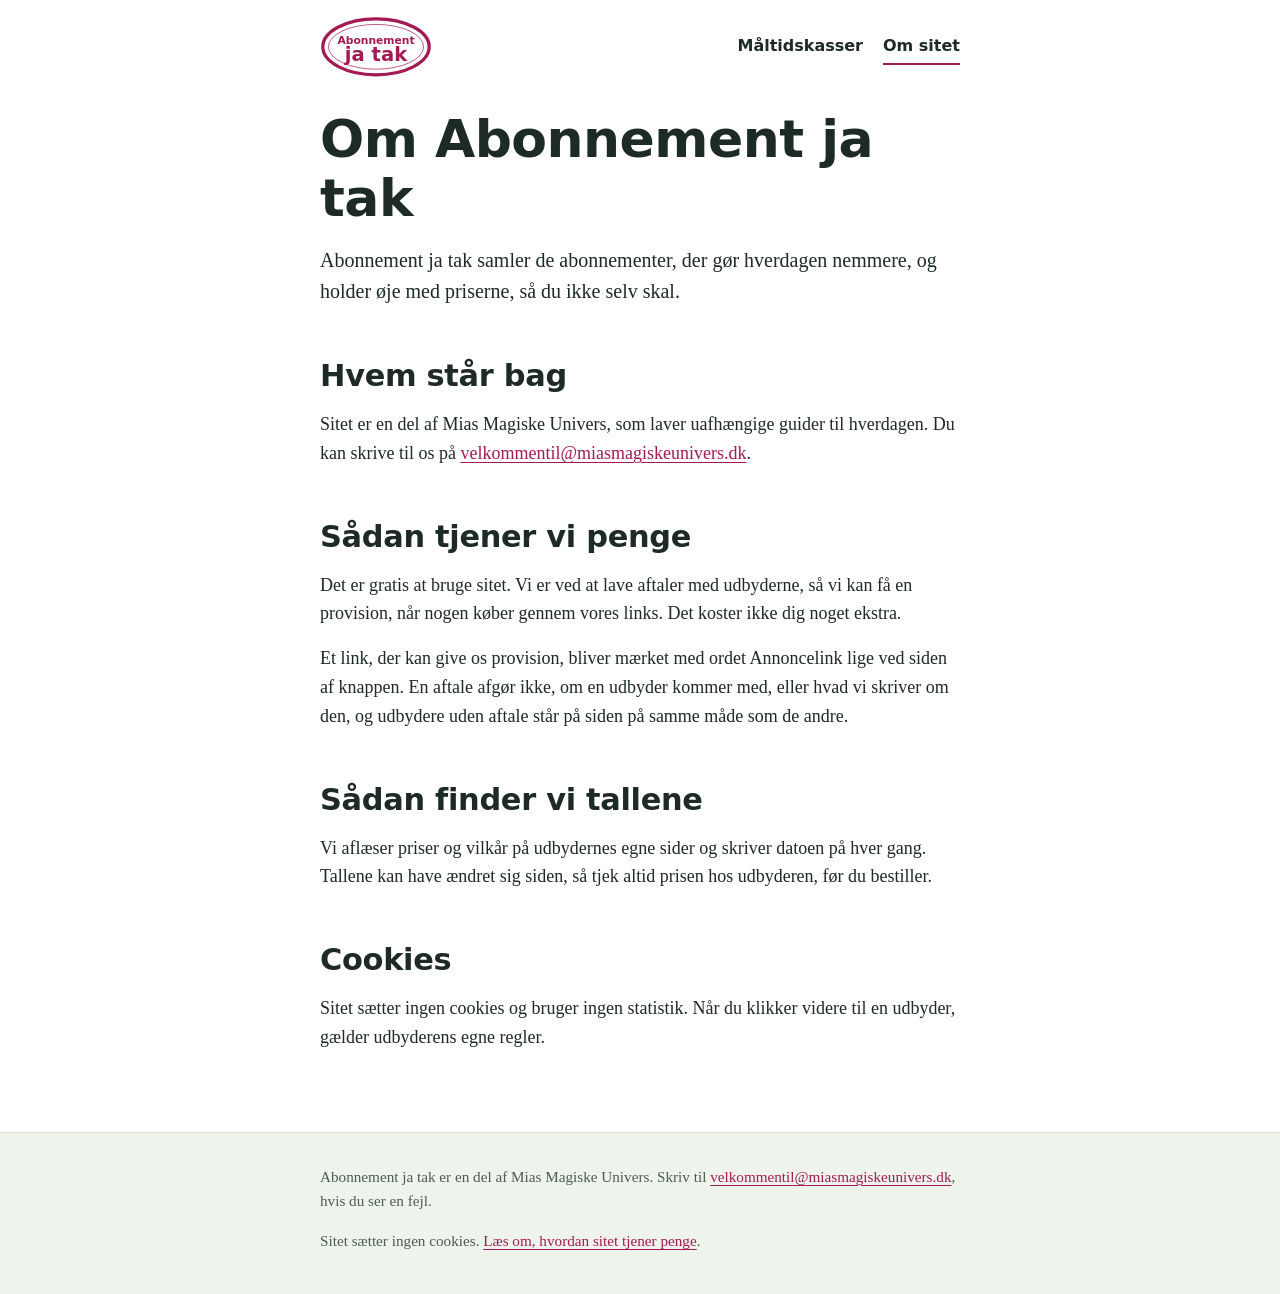
==== docs/om/index.html @ 9aeb4206 "Første udgave af Abonnement ja tak Statisk site bygget af build.py ud fra data/vegetariske-maaltidsk" ====
<!doctype html>
<html lang="da">
<head>
<meta charset="utf-8">
<meta name="viewport" content="width=device-width, initial-scale=1">
<title>Om sitet | Abonnement ja tak</title>
<meta name="description" content="Hvem står bag Abonnement ja tak, hvordan vi finder priserne, og hvordan sitet tjener penge.">
<link rel="canonical" href="https://abonnementjatak.dk/om/">
<meta property="og:type" content="website">
<meta property="og:locale" content="da_DK">
<meta property="og:site_name" content="Abonnement ja tak">
<meta property="og:title" content="Om sitet | Abonnement ja tak">
<meta property="og:description" content="Hvem står bag Abonnement ja tak, hvordan vi finder priserne, og hvordan sitet tjener penge.">
<meta property="og:url" content="https://abonnementjatak.dk/om/">
<meta name="theme-color" content="#a31a55">
<link rel="icon" href="../favicon.svg" type="image/svg+xml">
<link rel="stylesheet" href="../styles.css">
</head>
<body>
<a class="spring" href="#indhold">Gå til indholdet</a>
<header class="top">
<a class="maerke" href="../" aria-label="Abonnement ja tak, forsiden"><svg class="sticker" viewBox="0 0 240 132" role="img" aria-label="Abonnement ja tak">
<ellipse cx="120" cy="66" rx="114" ry="60" fill="#fff" stroke="currentColor" stroke-width="7"/>
<ellipse cx="120" cy="66" rx="102" ry="48" fill="none" stroke="currentColor" stroke-width="1.5"/>
<text x="120" y="60" text-anchor="middle" font-size="23" font-weight="700" fill="currentColor">Abonnement</text>
<text x="120" y="96" text-anchor="middle" font-size="42" font-weight="800" fill="currentColor">ja tak</text>
</svg></a>
<nav aria-label="Hovedmenu"><a href="../vegetariske-maaltidskasser/">Måltidskasser</a><a href="../om/" aria-current="page">Om sitet</a></nav>
</header>
<main id="indhold">
<h1>Om Abonnement ja tak</h1>
<p class="lead">Abonnement ja tak samler de abonnementer, der gør hverdagen nemmere, og holder øje med priserne, så du ikke selv skal.</p>

<h2>Hvem står bag</h2>
<p>Sitet er en del af Mias Magiske Univers, som laver uafhængige guider til hverdagen. Du kan skrive til os på <a href="mailto:velkommentil@miasmagiskeunivers.dk">velkommentil@miasmagiskeunivers.dk</a>.</p>

<h2>Sådan tjener vi penge</h2>
<p>Det er gratis at bruge sitet. Vi er ved at lave aftaler med udbyderne, så vi kan få en provision, når nogen køber gennem vores links. Det koster ikke dig noget ekstra.</p>
<p>Et link, der kan give os provision, bliver mærket med ordet Annoncelink lige ved siden af knappen. En aftale afgør ikke, om en udbyder kommer med, eller hvad vi skriver om den, og udbydere uden aftale står på siden på samme måde som de andre.</p>

<h2>Sådan finder vi tallene</h2>
<p>Vi aflæser priser og vilkår på udbydernes egne sider og skriver datoen på hver gang. Tallene kan have ændret sig siden, så tjek altid prisen hos udbyderen, før du bestiller.</p>

<h2>Cookies</h2>
<p>Sitet sætter ingen cookies og bruger ingen statistik. Når du klikker videre til en udbyder, gælder udbyderens egne regler.</p>
</main>
<footer class="bund">
<div class="bund-indre">
<p>Abonnement ja tak er en del af Mias Magiske Univers. Skriv til <a href="mailto:velkommentil@miasmagiskeunivers.dk">velkommentil@miasmagiskeunivers.dk</a>, hvis du ser en fejl.</p>
<p>Sitet sætter ingen cookies. <a href="../om/">Læs om, hvordan sitet tjener penge</a>.</p>
</div>
</footer>
</body>
</html>
---- docs/styles.css ----
/* Abonnement ja tak
   Farver: papir, blæk, rødbede, kål og linje. Rødbede bruges kun til mærket, links og knapper.
   Skrift: rund sans til overskrifter og mærket, bogserif til brødtekst. Ingen webfonte, så ingen kald til tredjepart. */

:root {
  --papir: #ffffff;
  --kaal: #eef3ec;
  --linje: #d3ddd4;
  --blaek: #1e2a26;
  --blaek-svag: #4b5b55;
  --roedbede: #a31a55;
  --roedbede-moerk: #7d1240;
  --paa-roedbede: #ffffff;
  --skrift-rund: ui-rounded, "SF Pro Rounded", "Arial Rounded MT Bold", "Nunito", "Varela Round", system-ui, sans-serif;
  --skrift-tekst: Charter, "Bitstream Charter", "Iowan Old Style", "Sitka Text", Cambria, Georgia, serif;
  --tekstbredde: 42rem;
  --maerkefarve: #a31a55;
}

@media (prefers-color-scheme: dark) {
  :root {
    --papir: #121815;
    --kaal: #1a231f;
    --linje: #2f3b36;
    --blaek: #e6ede8;
    --blaek-svag: #a9b7b1;
    --roedbede: #f27aa9;
    --roedbede-moerk: #ff9cc1;
    --paa-roedbede: #121815;
  }
}

*,
*::before,
*::after {
  box-sizing: border-box;
}

html {
  -webkit-text-size-adjust: 100%;
}

body {
  margin: 0;
  background: var(--papir);
  color: var(--blaek);
  font-family: var(--skrift-tekst);
  font-size: 1.125rem;
  line-height: 1.6;
}

svg {
  display: block;
  max-width: 100%;
}

a {
  color: var(--roedbede);
  text-decoration-thickness: 1px;
  text-underline-offset: 0.18em;
}

a:hover {
  color: var(--roedbede-moerk);
  text-decoration-thickness: 2px;
}

:focus-visible {
  outline: 3px solid var(--roedbede);
  outline-offset: 3px;
  border-radius: 4px;
}

.spring {
  position: absolute;
  left: -9999px;
}

.spring:focus {
  left: 1rem;
  top: 1rem;
  z-index: 10;
  padding: 0.5rem 1rem;
  background: var(--papir);
}

h1,
h2,
h3 {
  font-family: var(--skrift-rund);
  line-height: 1.15;
  letter-spacing: -0.01em;
  color: var(--blaek);
}

h1 {
  margin: 0 0 1rem;
  font-size: clamp(2.1rem, 7vw, 3.25rem);
  font-weight: 800;
}

h2 {
  margin: 3.25rem 0 1rem;
  font-size: clamp(1.45rem, 4vw, 1.9rem);
  font-weight: 800;
}

h3 {
  margin: 0 0 0.25rem;
  font-size: 1.3rem;
  font-weight: 700;
}

p {
  margin: 0 0 1rem;
}

.lead {
  font-size: 1.25rem;
  line-height: 1.55;
}

/* Top og bund */

.top {
  display: flex;
  flex-wrap: wrap;
  align-items: center;
  gap: 0.75rem 1.5rem;
  max-width: var(--tekstbredde);
  margin: 0 auto;
  padding: 1rem;
}

.maerke {
  display: block;
  width: 7rem;
  color: var(--maerkefarve);
}

.top nav {
  display: flex;
  flex-wrap: wrap;
  gap: 0.25rem 1.25rem;
  margin-left: auto;
  font-family: var(--skrift-rund);
  font-size: 1rem;
  font-weight: 600;
}

.top nav a {
  padding: 0.25rem 0;
  border-bottom: 2px solid transparent;
  color: var(--blaek);
  text-decoration: none;
}

.top nav a:hover,
.top nav a[aria-current="page"] {
  border-bottom-color: var(--roedbede);
  color: var(--blaek);
}

main {
  max-width: var(--tekstbredde);
  margin: 0 auto;
  padding: 1rem 1rem 4rem;
}

.bund {
  border-top: 1px solid var(--linje);
  background: var(--kaal);
}

.bund-indre {
  max-width: var(--tekstbredde);
  margin: 0 auto;
  padding: 2rem 1rem 2.5rem;
  color: var(--blaek-svag);
  font-size: 0.95rem;
}

.bund-indre p:last-child {
  margin-bottom: 0;
}

/* Mærket: klistermærket fra postkassen, bare med et ja */

.sticker {
  width: 100%;
  height: auto;
}

.sticker text {
  font-family: var(--skrift-rund);
}

.forside-maerke {
  width: min(21rem, 78vw);
  margin: 1rem 0 2.25rem -0.25rem;
  color: var(--maerkefarve);
  transform: rotate(-4deg);
  filter: drop-shadow(0 2px 0 rgba(30, 42, 38, 0.12));
  animation: klistres 0.5s cubic-bezier(0.2, 0.9, 0.3, 1.25) both;
}

@keyframes klistres {
  from {
    opacity: 0;
    transform: rotate(-13deg) scale(1.1);
  }
  to {
    opacity: 1;
    transform: rotate(-4deg) scale(1);
  }
}

/* Knapper */

.knap {
  display: inline-block;
  padding: 0.8rem 1.3rem;
  border-radius: 999px;
  background: var(--roedbede);
  color: var(--paa-roedbede);
  font-family: var(--skrift-rund);
  font-size: 1.05rem;
  font-weight: 700;
  line-height: 1.2;
  text-decoration: none;
}

.knap:hover {
  background: var(--roedbede-moerk);
  color: var(--paa-roedbede);
}

.annonce {
  margin-left: 0.6rem;
  color: var(--blaek-svag);
  font-family: var(--skrift-rund);
  font-size: 0.85rem;
  font-weight: 600;
}

/* Forsiden */

.kort {
  display: block;
  padding: 1.25rem 1.4rem;
  border-radius: 1.25rem;
  background: var(--kaal);
  color: var(--blaek);
  text-decoration: none;
}

.kort:hover {
  color: var(--blaek);
  outline: 2px solid var(--roedbede);
}

.kort-titel {
  display: block;
  margin-bottom: 0.25rem;
  color: var(--roedbede);
  font-family: var(--skrift-rund);
  font-size: 1.35rem;
  font-weight: 800;
}

.kort-tekst {
  display: block;
  font-size: 1rem;
}

.snart {
  margin-top: 1rem;
  color: var(--blaek-svag);
  font-size: 1rem;
}

.principper h3 {
  margin-top: 1.75rem;
}

/* Kategorisiden */

.overblik {
  width: 100%;
  border-collapse: collapse;
  font-size: 1rem;
}

.overblik caption {
  margin-bottom: 0.5rem;
  color: var(--blaek-svag);
  font-size: 0.95rem;
  text-align: left;
}

.overblik th,
.overblik td {
  padding: 0.65rem 0.75rem 0.65rem 0;
  border-bottom: 1px solid var(--linje);
  text-align: left;
  vertical-align: top;
}

.overblik thead th {
  border-bottom: 2px solid var(--blaek);
  font-family: var(--skrift-rund);
  font-size: 0.95rem;
  font-weight: 700;
}

.overblik tbody th {
  font-family: var(--skrift-rund);
  font-weight: 700;
}

.udbyder {
  padding: 1.75rem 0 1.25rem;
  border-top: 1px solid var(--linje);
  scroll-margin-top: 1rem;
}

.loesning {
  margin-bottom: 0.75rem;
  color: var(--roedbede);
  font-family: var(--skrift-rund);
  font-weight: 700;
}

.fakta {
  display: grid;
  grid-template-columns: 1fr;
  gap: 0.75rem 1.75rem;
  margin: 1.25rem 0 1.5rem;
}

@media (min-width: 40rem) {
  .fakta {
    grid-template-columns: 1fr 1fr;
  }
}

.fakta dt {
  color: var(--blaek-svag);
  font-family: var(--skrift-rund);
  font-size: 0.9rem;
  font-weight: 700;
}

.fakta dd {
  margin: 0;
  font-size: 1rem;
  line-height: 1.5;
}

.fakta .note {
  display: block;
  color: var(--blaek-svag);
  font-size: 0.95rem;
}

.ikke-med {
  padding-left: 1.2rem;
}

.ikke-med li {
  margin-bottom: 0.5rem;
}

.log {
  padding: 0;
  list-style: none;
}

.log li {
  margin-bottom: 0.5rem;
}

.log time {
  font-family: var(--skrift-rund);
  font-weight: 700;
}

@media (max-width: 30rem) {
  .maerke {
    width: 5.75rem;
  }

  .top nav {
    font-size: 0.95rem;
  }
}

@media (prefers-reduced-motion: reduce) {
  *,
  *::before,
  *::after {
    animation: none !important;
    transition: none !important;
  }
}
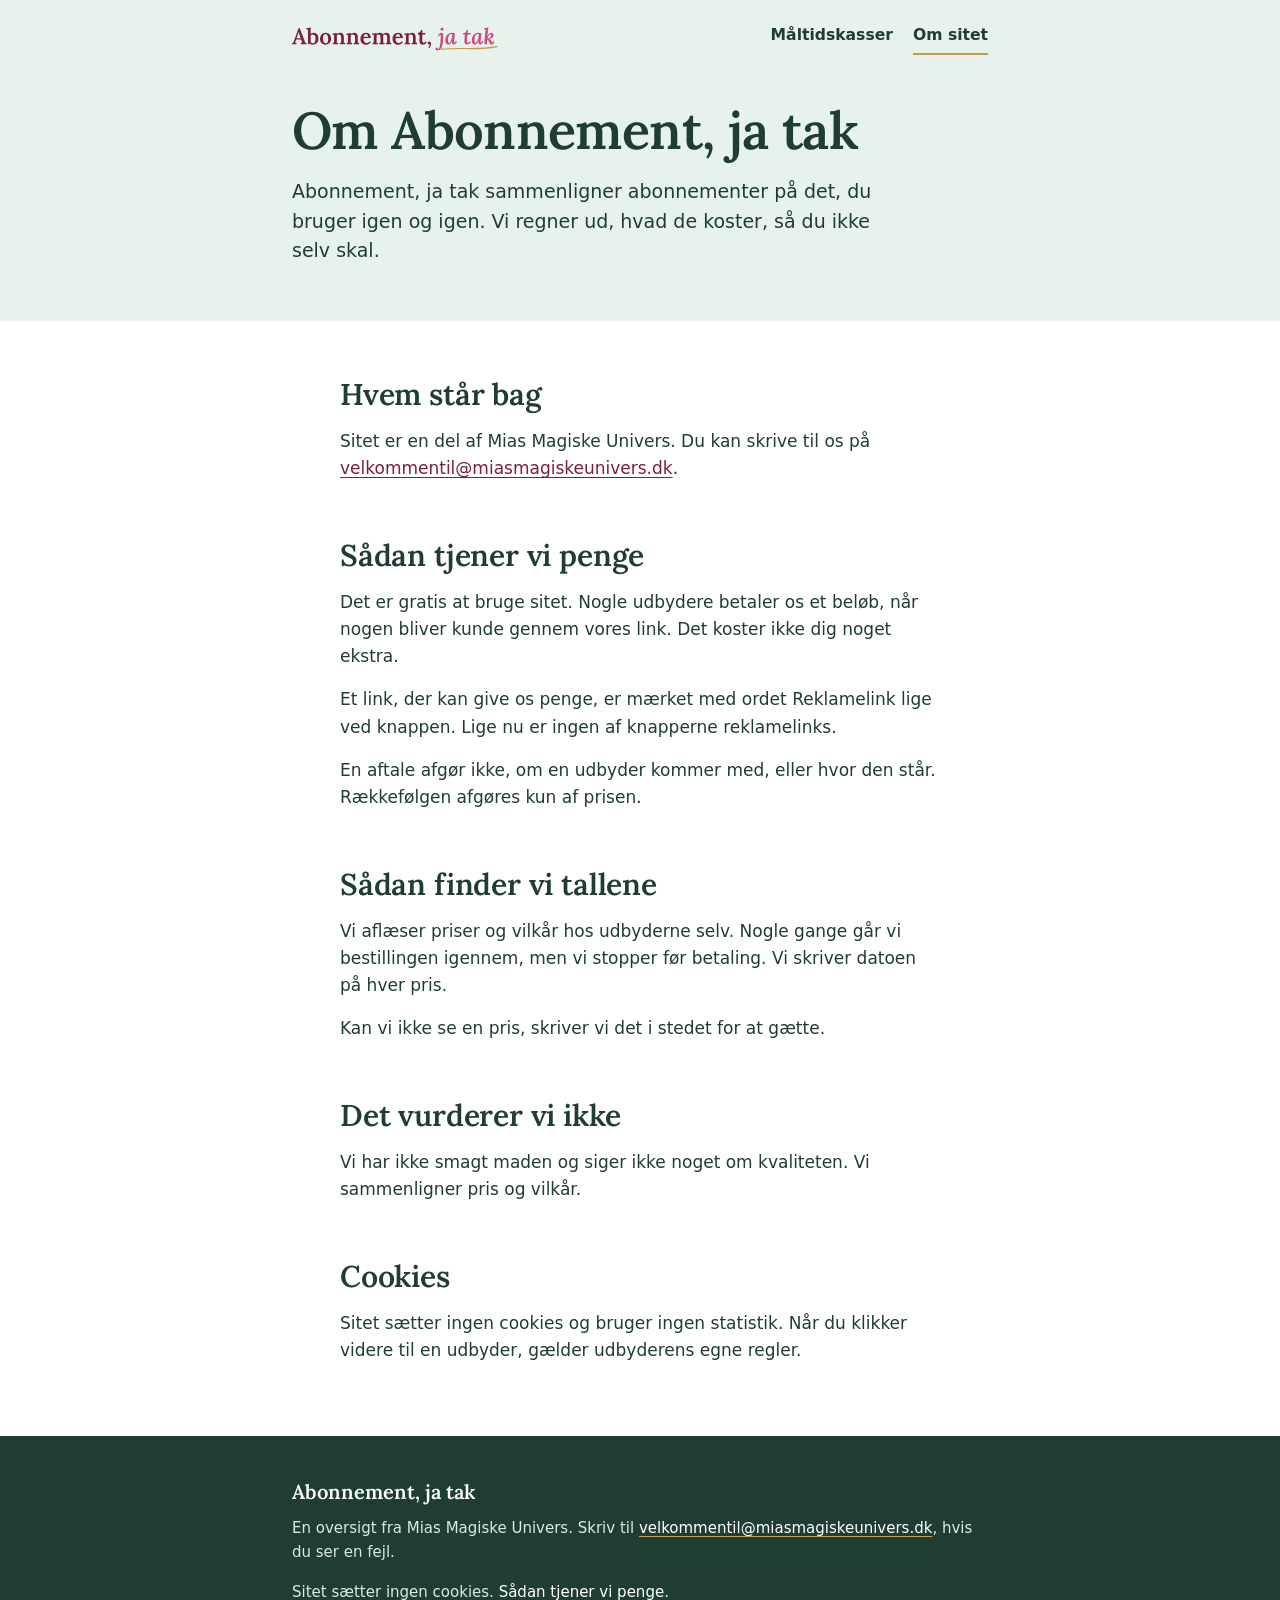
==== commit da1d08b0: "Ny udgave med prisberegning, navnetræk og nye farver Siderne bygges nu af data/maaltidskasser.json, " ====
--- a/docs/om/index.html
+++ b/docs/om/index.html
@@ -3,51 +3,57 @@
 <head>
 <meta charset="utf-8">
 <meta name="viewport" content="width=device-width, initial-scale=1">
-<title>Om sitet | Abonnement ja tak</title>
-<meta name="description" content="Hvem står bag Abonnement ja tak, hvordan vi finder priserne, og hvordan sitet tjener penge.">
+<meta name="color-scheme" content="light">
+<title>Om sitet | Abonnement, ja tak</title>
+<meta name="description" content="Hvem står bag Abonnement, ja tak, hvordan vi finder priserne, og hvordan sitet tjener penge.">
 <link rel="canonical" href="https://abonnementjatak.dk/om/">
+<meta property="og:url" content="https://abonnementjatak.dk/om/">
 <meta property="og:type" content="website">
 <meta property="og:locale" content="da_DK">
-<meta property="og:site_name" content="Abonnement ja tak">
-<meta property="og:title" content="Om sitet | Abonnement ja tak">
-<meta property="og:description" content="Hvem står bag Abonnement ja tak, hvordan vi finder priserne, og hvordan sitet tjener penge.">
-<meta property="og:url" content="https://abonnementjatak.dk/om/">
-<meta name="theme-color" content="#a31a55">
+<meta property="og:site_name" content="Abonnement, ja tak">
+<meta property="og:title" content="Om sitet | Abonnement, ja tak">
+<meta property="og:description" content="Hvem står bag Abonnement, ja tak, hvordan vi finder priserne, og hvordan sitet tjener penge.">
+<meta name="theme-color" content="#e6f2eb">
 <link rel="icon" href="../favicon.svg" type="image/svg+xml">
+<link rel="preload" href="../fonts/ajt-serif.woff" as="font" type="font/woff" crossorigin>
 <link rel="stylesheet" href="../styles.css">
 </head>
 <body>
 <a class="spring" href="#indhold">Gå til indholdet</a>
-<header class="top">
-<a class="maerke" href="../" aria-label="Abonnement ja tak, forsiden"><svg class="sticker" viewBox="0 0 240 132" role="img" aria-label="Abonnement ja tak">
-<ellipse cx="120" cy="66" rx="114" ry="60" fill="#fff" stroke="currentColor" stroke-width="7"/>
-<ellipse cx="120" cy="66" rx="102" ry="48" fill="none" stroke="currentColor" stroke-width="1.5"/>
-<text x="120" y="60" text-anchor="middle" font-size="23" font-weight="700" fill="currentColor">Abonnement</text>
-<text x="120" y="96" text-anchor="middle" font-size="42" font-weight="800" fill="currentColor">ja tak</text>
-</svg></a>
+<header class="top-baand">
+<div class="ramme top">
+<a class="maerke" href="../"><img src="../logo.svg" width="564" height="83" alt="Abonnement, ja tak, forsiden"></a>
 <nav aria-label="Hovedmenu"><a href="../vegetariske-maaltidskasser/">Måltidskasser</a><a href="../om/" aria-current="page">Om sitet</a></nav>
+</div>
 </header>
 <main id="indhold">
-<h1>Om Abonnement ja tak</h1>
-<p class="lead">Abonnement ja tak samler de abonnementer, der gør hverdagen nemmere, og holder øje med priserne, så du ikke selv skal.</p>
-
-<h2>Hvem står bag</h2>
-<p>Sitet er en del af Mias Magiske Univers, som laver uafhængige guider til hverdagen. Du kan skrive til os på <a href="mailto:velkommentil@miasmagiskeunivers.dk">velkommentil@miasmagiskeunivers.dk</a>.</p>
-
-<h2>Sådan tjener vi penge</h2>
-<p>Det er gratis at bruge sitet. Vi er ved at lave aftaler med udbyderne, så vi kan få en provision, når nogen køber gennem vores links. Det koster ikke dig noget ekstra.</p>
-<p>Et link, der kan give os provision, bliver mærket med ordet Annoncelink lige ved siden af knappen. En aftale afgør ikke, om en udbyder kommer med, eller hvad vi skriver om den, og udbydere uden aftale står på siden på samme måde som de andre.</p>
-
-<h2>Sådan finder vi tallene</h2>
-<p>Vi aflæser priser og vilkår på udbydernes egne sider og skriver datoen på hver gang. Tallene kan have ændret sig siden, så tjek altid prisen hos udbyderen, før du bestiller.</p>
-
-<h2>Cookies</h2>
+<section class="intro">
+<div class="ramme">
+<h1>Om Abonnement, ja tak</h1>
+<p class="lead">Abonnement, ja tak sammenligner abonnementer på det, du bruger igen og igen. Vi regner ud, hvad de koster, så du ikke selv skal.</p>
+</div>
+</section>
+<div class="ramme tekst">
+<h2 id="hvem">Hvem står bag</h2>
+<p>Sitet er en del af Mias Magiske Univers. Du kan skrive til os på <a href="mailto:velkommentil@miasmagiskeunivers.dk">velkommentil@miasmagiskeunivers.dk</a>.</p>
+<h2 id="penge">Sådan tjener vi penge</h2>
+<p>Det er gratis at bruge sitet. Nogle udbydere betaler os et beløb, når nogen bliver kunde gennem vores link. Det koster ikke dig noget ekstra.</p>
+<p>Et link, der kan give os penge, er mærket med ordet Reklamelink lige ved knappen. Lige nu er ingen af knapperne reklamelinks.</p>
+<p>En aftale afgør ikke, om en udbyder kommer med, eller hvor den står. Rækkefølgen afgøres kun af prisen.</p>
+<h2 id="tal">Sådan finder vi tallene</h2>
+<p>Vi aflæser priser og vilkår hos udbyderne selv. Nogle gange går vi bestillingen igennem, men vi stopper før betaling. Vi skriver datoen på hver pris.</p>
+<p>Kan vi ikke se en pris, skriver vi det i stedet for at gætte.</p>
+<h2 id="vurdering">Det vurderer vi ikke</h2>
+<p>Vi har ikke smagt maden og siger ikke noget om kvaliteten. Vi sammenligner pris og vilkår.</p>
+<h2 id="cookies">Cookies</h2>
 <p>Sitet sætter ingen cookies og bruger ingen statistik. Når du klikker videre til en udbyder, gælder udbyderens egne regler.</p>
+</div>
 </main>
 <footer class="bund">
-<div class="bund-indre">
-<p>Abonnement ja tak er en del af Mias Magiske Univers. Skriv til <a href="mailto:velkommentil@miasmagiskeunivers.dk">velkommentil@miasmagiskeunivers.dk</a>, hvis du ser en fejl.</p>
-<p>Sitet sætter ingen cookies. <a href="../om/">Læs om, hvordan sitet tjener penge</a>.</p>
+<div class="ramme">
+<p class="bund-navn">Abonnement, ja tak</p>
+<p>En oversigt fra Mias Magiske Univers. Skriv til <a href="mailto:velkommentil@miasmagiskeunivers.dk">velkommentil@miasmagiskeunivers.dk</a>, hvis du ser en fejl.</p>
+<p>Sitet sætter ingen cookies. <a href="../om/#penge">Sådan tjener vi penge</a>.</p>
 </div>
 </footer>
 </body>
--- a/docs/styles.css
+++ b/docs/styles.css
@@ -1,33 +1,35 @@
-/* Abonnement ja tak
-   Farver: papir, blæk, rødbede, kål og linje. Rødbede bruges kun til mærket, links og knapper.
-   Skrift: rund sans til overskrifter og mærket, bogserif til brødtekst. Ingen webfonte, så ingen kald til tredjepart. */
+/* Abonnement, ja tak
+
+   Farver: hvidt papir, mint og rosa flader, bordeaux til knapper og links,
+   dyb grøn til tekst og bund, guld til de små detaljer.
+   Skrift: AJT Serif (et udsnit af Lora, se fonts/OFL.txt) til overskrifter og priser,
+   systemets egen sans til brødtekst og knapper.
+   Sitet er altid lyst, også når telefonen står i mørk tilstand. */
+
+@font-face {
+  font-family: "AJT Serif";
+  src: url("fonts/ajt-serif.woff") format("woff");
+  font-weight: 500 700;
+  font-style: normal;
+  font-display: swap;
+}
 
 :root {
-  --papir: #ffffff;
-  --kaal: #eef3ec;
-  --linje: #d3ddd4;
-  --blaek: #1e2a26;
-  --blaek-svag: #4b5b55;
-  --roedbede: #a31a55;
-  --roedbede-moerk: #7d1240;
-  --paa-roedbede: #ffffff;
-  --skrift-rund: ui-rounded, "SF Pro Rounded", "Arial Rounded MT Bold", "Nunito", "Varela Round", system-ui, sans-serif;
-  --skrift-tekst: Charter, "Bitstream Charter", "Iowan Old Style", "Sitka Text", Cambria, Georgia, serif;
-  --tekstbredde: 42rem;
-  --maerkefarve: #a31a55;
-}
-
-@media (prefers-color-scheme: dark) {
-  :root {
-    --papir: #121815;
-    --kaal: #1a231f;
-    --linje: #2f3b36;
-    --blaek: #e6ede8;
-    --blaek-svag: #a9b7b1;
-    --roedbede: #f27aa9;
-    --roedbede-moerk: #ff9cc1;
-    --paa-roedbede: #121815;
-  }
+  color-scheme: light;
+  --hvid: #ffffff;
+  --mint: #e6f2eb;
+  --mint-linje: #c4dccf;
+  --rosa-flade: #fce8ee;
+  --rosa-linje: #f0c3d1;
+  --bordeaux: #7a1f3d;
+  --bordeaux-moerk: #5c142c;
+  --groen: #1f3d33;
+  --groen-svag: #4d6a5f;
+  --guld: #c49a45;
+  --paa-groen: #dcebe2;
+  --serif: "AJT Serif", Georgia, "Times New Roman", serif;
+  --sans: system-ui, -apple-system, "Segoe UI", Roboto, "Helvetica Neue", Arial, sans-serif;
+  --ramme: 46rem;
 }
 
 *,
@@ -38,35 +40,37 @@
 
 html {
   -webkit-text-size-adjust: 100%;
+  background: var(--hvid);
 }
 
 body {
   margin: 0;
-  background: var(--papir);
-  color: var(--blaek);
-  font-family: var(--skrift-tekst);
-  font-size: 1.125rem;
+  background: var(--hvid);
+  color: var(--groen);
+  font-family: var(--sans);
+  font-size: 1.0625rem;
   line-height: 1.6;
 }
 
-svg {
+img {
   display: block;
   max-width: 100%;
+  height: auto;
 }
 
 a {
-  color: var(--roedbede);
+  color: var(--bordeaux);
   text-decoration-thickness: 1px;
-  text-underline-offset: 0.18em;
+  text-underline-offset: 0.2em;
 }
 
 a:hover {
-  color: var(--roedbede-moerk);
+  color: var(--bordeaux-moerk);
   text-decoration-thickness: 2px;
 }
 
 :focus-visible {
-  outline: 3px solid var(--roedbede);
+  outline: 3px solid var(--bordeaux);
   outline-offset: 3px;
   border-radius: 4px;
 }
@@ -81,34 +85,41 @@
   top: 1rem;
   z-index: 10;
   padding: 0.5rem 1rem;
-  background: var(--papir);
+  background: var(--hvid);
+}
+
+.ramme {
+  max-width: var(--ramme);
+  margin: 0 auto;
+  padding-left: 1.25rem;
+  padding-right: 1.25rem;
 }
 
 h1,
 h2,
 h3 {
-  font-family: var(--skrift-rund);
+  font-family: var(--serif);
+  font-weight: 600;
   line-height: 1.15;
-  letter-spacing: -0.01em;
-  color: var(--blaek);
+  color: var(--groen);
+  text-wrap: balance;
 }
 
 h1 {
   margin: 0 0 1rem;
-  font-size: clamp(2.1rem, 7vw, 3.25rem);
-  font-weight: 800;
+  font-size: clamp(2.125rem, 1.45rem + 3vw, 3.25rem);
+  letter-spacing: -0.012em;
 }
 
 h2 {
-  margin: 3.25rem 0 1rem;
-  font-size: clamp(1.45rem, 4vw, 1.9rem);
-  font-weight: 800;
+  margin: 3.5rem 0 1rem;
+  font-size: clamp(1.5rem, 1.3rem + 0.9vw, 1.875rem);
+  letter-spacing: -0.006em;
 }
 
 h3 {
-  margin: 0 0 0.25rem;
-  font-size: 1.3rem;
-  font-weight: 700;
+  margin: 0;
+  font-size: 1.375rem;
 }
 
 p {
@@ -116,251 +127,406 @@
 }
 
 .lead {
-  font-size: 1.25rem;
+  max-width: 38rem;
+  font-size: 1.1875rem;
   line-height: 1.55;
 }
 
-/* Top og bund */
+.tekst {
+  max-width: 40rem;
+}
+
+/* Toppen og introen ligger på mint */
+
+.top-baand {
+  background: var(--mint);
+}
 
 .top {
   display: flex;
   flex-wrap: wrap;
   align-items: center;
-  gap: 0.75rem 1.5rem;
-  max-width: var(--tekstbredde);
-  margin: 0 auto;
-  padding: 1rem;
+  justify-content: space-between;
+  gap: 0.75rem 1.25rem;
+  padding-top: 1.15rem;
+  padding-bottom: 1.15rem;
 }
 
 .maerke {
   display: block;
-  width: 7rem;
-  color: var(--maerkefarve);
+  flex: none;
+}
+
+.maerke img {
+  width: 13rem;
 }
 
 .top nav {
   display: flex;
-  flex-wrap: wrap;
-  gap: 0.25rem 1.25rem;
-  margin-left: auto;
-  font-family: var(--skrift-rund);
-  font-size: 1rem;
+  gap: 0 1.25rem;
+  font-size: 0.975rem;
   font-weight: 600;
 }
 
 .top nav a {
-  padding: 0.25rem 0;
+  padding: 0.3rem 0;
   border-bottom: 2px solid transparent;
-  color: var(--blaek);
+  color: var(--groen);
   text-decoration: none;
 }
 
-.top nav a:hover,
+.top nav a:hover {
+  border-bottom-color: var(--mint-linje);
+  color: var(--groen);
+}
+
 .top nav a[aria-current="page"] {
-  border-bottom-color: var(--roedbede);
-  color: var(--blaek);
-}
-
-main {
-  max-width: var(--tekstbredde);
-  margin: 0 auto;
-  padding: 1rem 1rem 4rem;
-}
-
-.bund {
-  border-top: 1px solid var(--linje);
-  background: var(--kaal);
-}
-
-.bund-indre {
-  max-width: var(--tekstbredde);
-  margin: 0 auto;
-  padding: 2rem 1rem 2.5rem;
-  color: var(--blaek-svag);
-  font-size: 0.95rem;
-}
-
-.bund-indre p:last-child {
-  margin-bottom: 0;
-}
-
-/* Mærket: klistermærket fra postkassen, bare med et ja */
-
-.sticker {
-  width: 100%;
-  height: auto;
-}
-
-.sticker text {
-  font-family: var(--skrift-rund);
-}
-
-.forside-maerke {
-  width: min(21rem, 78vw);
-  margin: 1rem 0 2.25rem -0.25rem;
-  color: var(--maerkefarve);
-  transform: rotate(-4deg);
-  filter: drop-shadow(0 2px 0 rgba(30, 42, 38, 0.12));
-  animation: klistres 0.5s cubic-bezier(0.2, 0.9, 0.3, 1.25) both;
-}
-
-@keyframes klistres {
-  from {
-    opacity: 0;
-    transform: rotate(-13deg) scale(1.1);
-  }
-  to {
-    opacity: 1;
-    transform: rotate(-4deg) scale(1);
-  }
+  border-bottom-color: var(--guld);
+}
+
+.intro {
+  background: var(--mint);
+}
+
+.intro > .ramme {
+  padding-top: 1.75rem;
+  padding-bottom: 2.5rem;
+}
+
+.dato {
+  margin: 0;
+  color: var(--groen-svag);
+  font-size: 0.9375rem;
 }
 
 /* Knapper */
 
 .knap {
   display: inline-block;
-  padding: 0.8rem 1.3rem;
+  padding: 0.8rem 1.35rem;
   border-radius: 999px;
-  background: var(--roedbede);
-  color: var(--paa-roedbede);
-  font-family: var(--skrift-rund);
-  font-size: 1.05rem;
-  font-weight: 700;
+  background: var(--bordeaux);
+  color: var(--hvid);
+  font-family: var(--sans);
+  font-size: 1rem;
+  font-weight: 600;
   line-height: 1.2;
   text-decoration: none;
 }
 
 .knap:hover {
-  background: var(--roedbede-moerk);
-  color: var(--paa-roedbede);
-}
-
-.annonce {
-  margin-left: 0.6rem;
-  color: var(--blaek-svag);
-  font-family: var(--skrift-rund);
-  font-size: 0.85rem;
-  font-weight: 600;
-}
-
-/* Forsiden */
-
-.kort {
+  background: var(--bordeaux-moerk);
+  color: var(--hvid);
+}
+
+.videre {
+  display: flex;
+  flex-wrap: wrap;
+  align-items: center;
+  gap: 0.5rem 0.9rem;
+  margin: 1.25rem 0 0.6rem;
+}
+
+.reklame {
+  padding: 0.15rem 0.6rem;
+  border: 1px solid var(--mint-linje);
+  border-radius: 999px;
+  color: var(--groen-svag);
+  font-size: 0.8125rem;
+  font-weight: 600;
+}
+
+.kontrol {
+  margin: 0;
+  color: var(--groen-svag);
+  font-size: 0.875rem;
+}
+
+.kontrol a {
+  color: inherit;
+}
+
+/* Valg af antal personer og sortering. Uden :has() vises alle fire lister under hinanden. */
+
+.valg {
+  display: none;
+  gap: 1.25rem 2.5rem;
+  margin-top: 1.75rem;
+}
+
+.segment {
+  min-width: 0;
+  margin: 0;
+  padding: 0;
+  border: 0;
+}
+
+.segment legend {
+  margin-bottom: 0.5rem;
+  padding: 0;
+  font-size: 0.9375rem;
+  font-weight: 600;
+}
+
+.segment-valg {
+  position: relative;
+  display: inline-flex;
+  flex-wrap: wrap;
+  gap: 0.25rem;
+  padding: 0.25rem;
+  border: 1px solid var(--mint-linje);
+  border-radius: 999px;
+  background: var(--hvid);
+}
+
+.segment input {
+  position: absolute;
+  width: 1px;
+  height: 1px;
+  margin: 0;
+  opacity: 0;
+}
+
+.segment label {
+  padding: 0.55rem 1.05rem;
+  border-radius: 999px;
+  cursor: pointer;
+  font-size: 0.9375rem;
+  font-weight: 600;
+  line-height: 1.2;
+}
+
+.segment label:hover {
+  background: var(--mint);
+}
+
+.segment input:checked + label {
+  background: var(--bordeaux);
+  color: var(--hvid);
+}
+
+.segment input:focus-visible + label {
+  outline: 3px solid var(--bordeaux);
+  outline-offset: 2px;
+}
+
+@supports selector(:has(a)) {
+  .valg {
+    display: grid;
+  }
+
+  .liste {
+    display: none;
+  }
+}
+
+@media (min-width: 44rem) {
+  .valg {
+    grid-template-columns: auto auto;
+    justify-content: start;
+  }
+}
+
+/* Listen over kasser */
+
+.liste-status {
+  margin: 2rem 0 0;
+  padding-bottom: 0.75rem;
+  border-bottom: 1px solid var(--mint-linje);
+  color: var(--groen-svag);
+  font-size: 0.9375rem;
+}
+
+.udbydere {
+  margin: 0;
+  padding: 0;
+  list-style: none;
+}
+
+.udbyder {
+  padding: 1.75rem 0 2rem;
+  border-bottom: 1px solid var(--mint-linje);
+}
+
+.loesning {
+  margin: 0.2rem 0 0;
+  color: var(--groen-svag);
+  font-size: 0.9375rem;
+}
+
+.priser {
+  display: grid;
+  grid-template-columns: repeat(3, minmax(0, 1fr));
+  margin: 1.1rem 0 1rem;
+  border: 1px solid var(--mint-linje);
+  border-radius: 1rem;
+  overflow: hidden;
+}
+
+.priser > div {
+  display: flex;
+  flex-direction: column;
+  justify-content: space-between;
+  gap: 0.4rem;
+  padding: 0.8rem 0.95rem 0.85rem;
+  border-left: 1px solid var(--mint-linje);
+}
+
+.priser > div:first-child {
+  border-left: 0;
+}
+
+.priser > .valgt {
+  background: var(--mint);
+}
+
+.priser dt {
+  color: var(--groen-svag);
+  font-size: 0.8125rem;
+  font-weight: 600;
+  line-height: 1.3;
+}
+
+.priser dd {
+  margin: 0;
+  font-family: var(--serif);
+  font-size: 1.5rem;
+  font-weight: 600;
+  line-height: 1.1;
+  font-variant-numeric: lining-nums proportional-nums;
+  white-space: nowrap;
+}
+
+.enhed {
+  font-size: 0.62em;
+  font-weight: 500;
+}
+
+.forbehold {
   display: block;
-  padding: 1.25rem 1.4rem;
-  border-radius: 1.25rem;
-  background: var(--kaal);
-  color: var(--blaek);
-  text-decoration: none;
-}
-
-.kort:hover {
-  color: var(--blaek);
-  outline: 2px solid var(--roedbede);
-}
-
-.kort-titel {
-  display: block;
-  margin-bottom: 0.25rem;
-  color: var(--roedbede);
-  font-family: var(--skrift-rund);
-  font-size: 1.35rem;
-  font-weight: 800;
-}
-
-.kort-tekst {
-  display: block;
+  margin-bottom: 0.15rem;
+  color: var(--groen-svag);
+  font-family: var(--sans);
+  font-size: 0.75rem;
+  font-weight: 600;
+}
+
+@media (min-width: 36rem) {
+  .forbehold {
+    display: inline;
+    margin: 0 0.3em 0 0;
+    font-size: 0.8125rem;
+  }
+}
+
+.ukendt-tal {
+  color: var(--groen-svag);
+  font-family: var(--sans);
   font-size: 1rem;
-}
-
-.snart {
-  margin-top: 1rem;
-  color: var(--blaek-svag);
-  font-size: 1rem;
-}
-
-.principper h3 {
-  margin-top: 1.75rem;
-}
-
-/* Kategorisiden */
-
-.overblik {
-  width: 100%;
-  border-collapse: collapse;
-  font-size: 1rem;
-}
-
-.overblik caption {
-  margin-bottom: 0.5rem;
-  color: var(--blaek-svag);
-  font-size: 0.95rem;
-  text-align: left;
-}
-
-.overblik th,
-.overblik td {
-  padding: 0.65rem 0.75rem 0.65rem 0;
-  border-bottom: 1px solid var(--linje);
-  text-align: left;
-  vertical-align: top;
-}
-
-.overblik thead th {
-  border-bottom: 2px solid var(--blaek);
-  font-family: var(--skrift-rund);
-  font-size: 0.95rem;
-  font-weight: 700;
-}
-
-.overblik tbody th {
-  font-family: var(--skrift-rund);
-  font-weight: 700;
-}
-
-.udbyder {
-  padding: 1.75rem 0 1.25rem;
-  border-top: 1px solid var(--linje);
-  scroll-margin-top: 1rem;
-}
-
-.loesning {
-  margin-bottom: 0.75rem;
-  color: var(--roedbede);
-  font-family: var(--skrift-rund);
-  font-weight: 700;
-}
-
+  font-weight: 600;
+}
+
+.regnestykke,
+.beskrivelse {
+  font-size: 0.96875rem;
+}
+
+.tilbud-boks {
+  padding: 0.75rem 1rem;
+  border-radius: 0.9rem;
+  background: var(--rosa-flade);
+  font-size: 0.96875rem;
+}
+
+.ukendt {
+  margin: 1.1rem 0 1rem;
+  padding: 0.9rem 1.05rem;
+  border: 1px dashed var(--mint-linje);
+  border-radius: 1rem;
+  font-size: 0.96875rem;
+}
+
+.vilkaar {
+  margin: 0.25rem 0 0;
+}
+
+.vilkaar summary {
+  width: fit-content;
+  cursor: pointer;
+  color: var(--bordeaux);
+  font-size: 0.96875rem;
+  font-weight: 600;
+}
+
+.vilkaar dl,
 .fakta {
   display: grid;
-  grid-template-columns: 1fr;
-  gap: 0.75rem 1.75rem;
-  margin: 1.25rem 0 1.5rem;
-}
-
-@media (min-width: 40rem) {
-  .fakta {
-    grid-template-columns: 1fr 1fr;
-  }
-}
-
+  gap: 0.6rem;
+  margin: 0.75rem 0 0;
+}
+
+.vilkaar dt,
 .fakta dt {
-  color: var(--blaek-svag);
-  font-family: var(--skrift-rund);
-  font-size: 0.9rem;
-  font-weight: 700;
-}
-
+  color: var(--groen-svag);
+  font-size: 0.875rem;
+  font-weight: 600;
+}
+
+.vilkaar dd,
 .fakta dd {
   margin: 0;
-  font-size: 1rem;
-  line-height: 1.5;
-}
-
-.fakta .note {
+  font-size: 0.96875rem;
+}
+
+/* Tilbud står på rosa */
+
+.tilbud {
+  margin-top: 3.5rem;
+  padding: 1.5rem 1.4rem 0.75rem;
+  border-radius: 1.25rem;
+  background: var(--rosa-flade);
+}
+
+.tilbud h2 {
+  margin: 0 0 0.35rem;
+}
+
+.tilbud-intro {
+  color: var(--groen-svag);
+  font-size: 0.9375rem;
+}
+
+.tilbud-liste {
+  margin: 0;
+  padding: 0;
+  list-style: none;
+}
+
+.tilbud-liste li {
+  padding: 0.85rem 0;
+  border-top: 1px solid var(--rosa-linje);
+}
+
+.tilbud-navn {
   display: block;
-  color: var(--blaek-svag);
-  font-size: 0.95rem;
+  font-family: var(--serif);
+  font-size: 1.125rem;
+  font-weight: 600;
+}
+
+.tilbud-note {
+  color: var(--groen-svag);
+  font-size: 0.9375rem;
+}
+
+/* Færdigretter, udbydere der ikke er med, ændringer */
+
+.faerdig {
+  padding: 0.5rem 0 0;
+}
+
+.faerdig .fakta {
+  margin-bottom: 0.25rem;
 }
 
 .ikke-med {
@@ -381,25 +547,171 @@
 }
 
 .log time {
-  font-family: var(--skrift-rund);
-  font-weight: 700;
-}
+  display: block;
+  font-weight: 600;
+}
+
+/* Forsiden */
+
+.forside-intro > .ramme {
+  padding-top: 2.5rem;
+  padding-bottom: 3rem;
+}
+
+.forside-intro h1 {
+  max-width: 19ch;
+  font-size: clamp(2.375rem, 1.5rem + 4vw, 3.75rem);
+}
+
+.smagsproeve {
+  max-width: 30rem;
+  margin-top: 2.5rem;
+  padding: 1.35rem 1.4rem 1.1rem;
+  border-radius: 1.25rem;
+  background: var(--hvid);
+}
+
+.smagsproeve h2 {
+  margin: 0;
+  font-size: 1.3125rem;
+}
+
+.smagsproeve-under {
+  margin: 0.3rem 0 0;
+  color: var(--groen-svag);
+  font-size: 0.9375rem;
+}
+
+.menukort {
+  margin: 0.9rem 0 1rem;
+  padding: 0;
+  list-style: none;
+}
+
+.menukort li {
+  display: flex;
+  align-items: baseline;
+  gap: 0.5rem;
+  padding: 0.3rem 0;
+  font-family: var(--serif);
+  font-size: 1.125rem;
+  font-weight: 600;
+}
+
+.menukort .prikker {
+  flex: 1;
+  min-width: 1rem;
+  border-bottom: 2px dotted var(--guld);
+}
+
+.menukort .pris {
+  font-variant-numeric: lining-nums proportional-nums;
+  white-space: nowrap;
+}
+
+.forbehold-lille {
+  color: var(--groen-svag);
+  font-family: var(--sans);
+  font-size: 0.8125rem;
+  font-weight: 600;
+}
+
+.smagsproeve-note {
+  margin: 0;
+  color: var(--groen-svag);
+  font-size: 0.875rem;
+}
+
+.principper {
+  display: grid;
+  gap: 1.5rem;
+}
+
+.principper h3 {
+  margin: 0 0 0.4rem;
+  font-size: 1.1875rem;
+}
+
+.principper p {
+  margin: 0;
+  font-size: 0.96875rem;
+}
+
+@media (min-width: 44rem) {
+  .principper {
+    grid-template-columns: repeat(3, minmax(0, 1fr));
+    gap: 2rem;
+  }
+}
+
+/* Bunden er dyb grøn */
+
+.bund {
+  margin-top: 4.5rem;
+  background: var(--groen);
+  color: var(--paa-groen);
+}
+
+.bund .ramme {
+  padding-top: 2.5rem;
+  padding-bottom: 3rem;
+}
+
+.bund p {
+  font-size: 0.9375rem;
+}
+
+.bund p:last-child {
+  margin-bottom: 0;
+}
+
+.bund .bund-navn {
+  margin-bottom: 0.5rem;
+  color: var(--hvid);
+  font-family: var(--serif);
+  font-size: 1.25rem;
+  font-weight: 600;
+}
+
+.bund a {
+  color: var(--hvid);
+  text-decoration-color: var(--guld);
+}
+
+.bund a:hover {
+  color: var(--hvid);
+}
+
+.bund :focus-visible {
+  outline-color: var(--hvid);
+}
+
+/* Smalle skærme */
 
 @media (max-width: 30rem) {
-  .maerke {
-    width: 5.75rem;
+  .ramme {
+    padding-left: 1rem;
+    padding-right: 1rem;
+  }
+
+  .maerke img {
+    width: 9.75rem;
   }
 
   .top nav {
-    font-size: 0.95rem;
-  }
-}
-
-@media (prefers-reduced-motion: reduce) {
-  *,
-  *::before,
-  *::after {
-    animation: none !important;
-    transition: none !important;
-  }
-}
+    gap: 0 0.9rem;
+    font-size: 0.9375rem;
+  }
+
+  .priser > div {
+    padding: 0.7rem 0.6rem 0.75rem;
+  }
+
+  .priser dd {
+    font-size: 1.25rem;
+  }
+
+  .segment label {
+    padding: 0.55rem 0.85rem;
+  }
+}
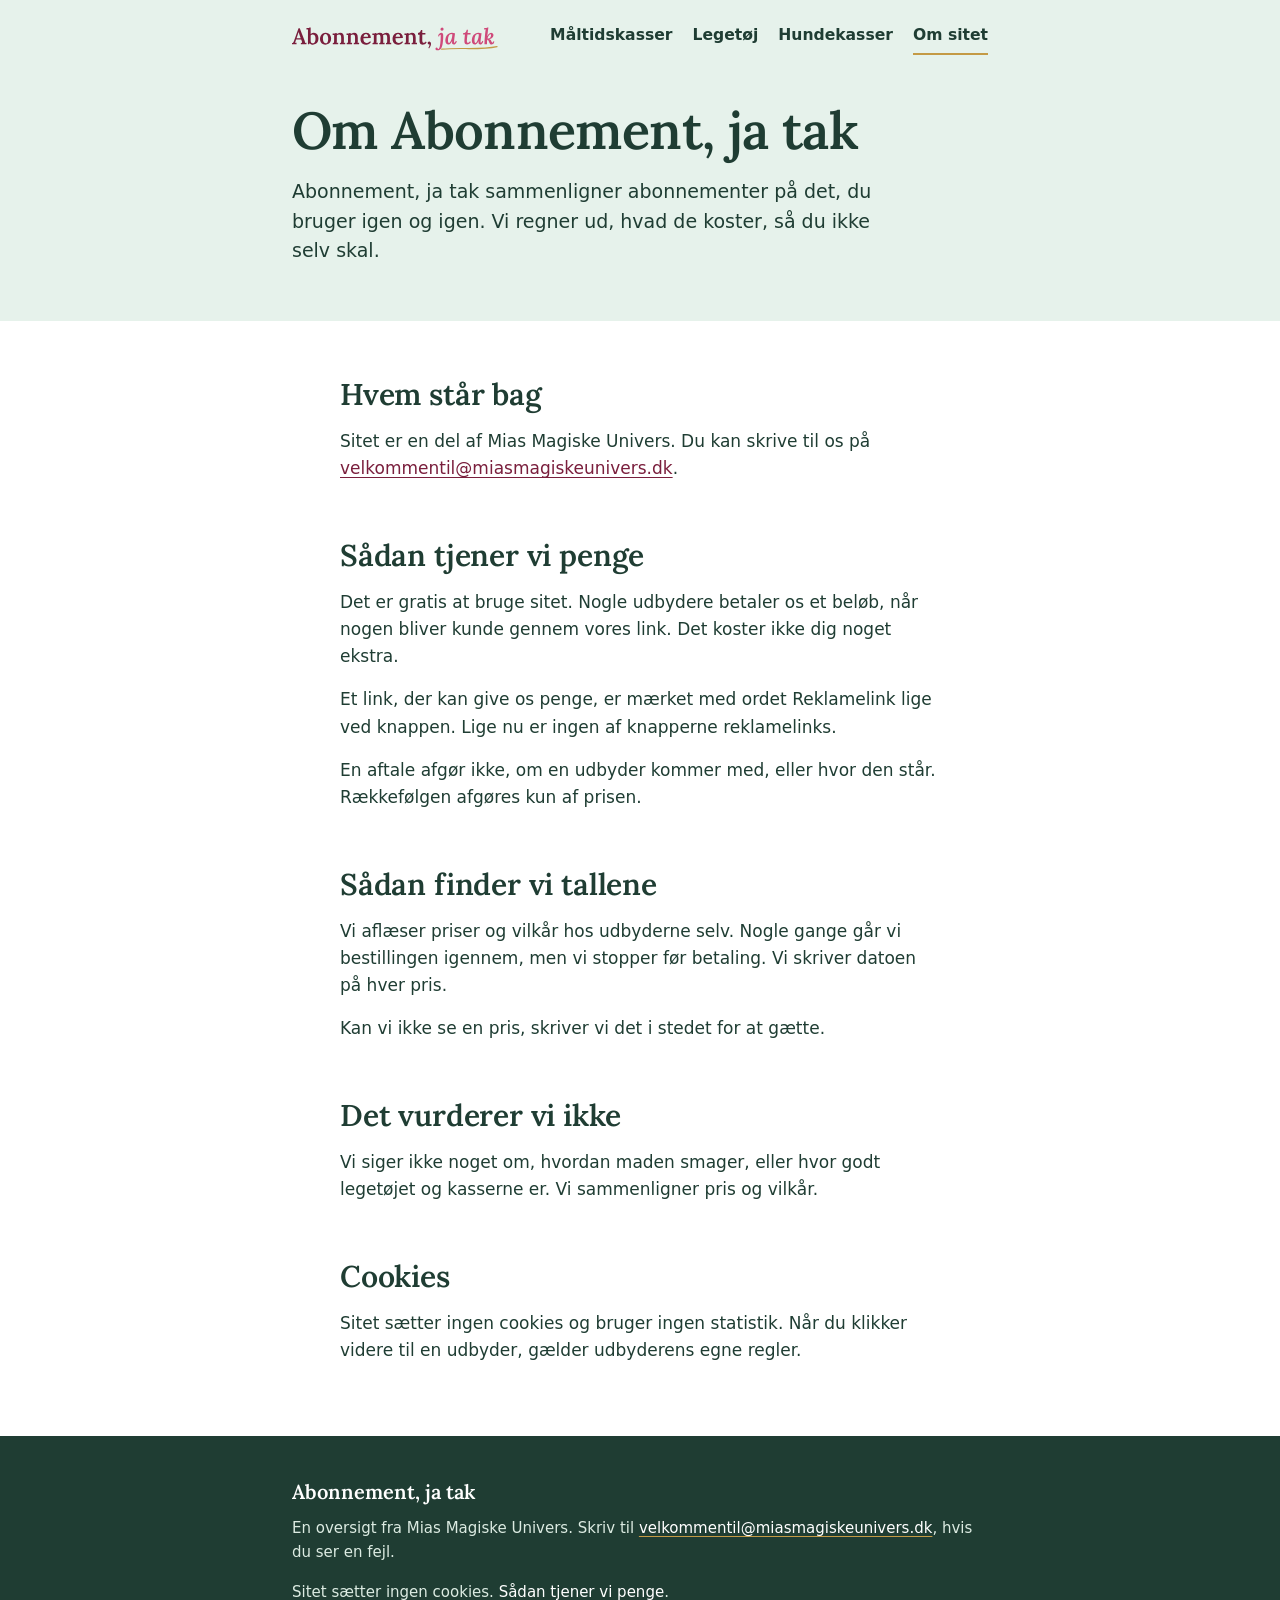
==== commit dcde8bc8: "Tilføj legetøjsabonnementer og hundekasser Legetøj sammenlignes for tre aldersgrupper med Lovevery, " ====
--- a/docs/om/index.html
+++ b/docs/om/index.html
@@ -23,7 +23,7 @@
 <header class="top-baand">
 <div class="ramme top">
 <a class="maerke" href="../"><img src="../logo.svg" width="564" height="83" alt="Abonnement, ja tak, forsiden"></a>
-<nav aria-label="Hovedmenu"><a href="../vegetariske-maaltidskasser/">Måltidskasser</a><a href="../om/" aria-current="page">Om sitet</a></nav>
+<nav aria-label="Hovedmenu"><a href="../vegetariske-maaltidskasser/">Måltidskasser</a><a href="../legetoej/">Legetøj</a><a href="../hundekasser/">Hundekasser</a><a href="../om/" aria-current="page">Om sitet</a></nav>
 </div>
 </header>
 <main id="indhold">
@@ -44,7 +44,7 @@
 <p>Vi aflæser priser og vilkår hos udbyderne selv. Nogle gange går vi bestillingen igennem, men vi stopper før betaling. Vi skriver datoen på hver pris.</p>
 <p>Kan vi ikke se en pris, skriver vi det i stedet for at gætte.</p>
 <h2 id="vurdering">Det vurderer vi ikke</h2>
-<p>Vi har ikke smagt maden og siger ikke noget om kvaliteten. Vi sammenligner pris og vilkår.</p>
+<p>Vi siger ikke noget om, hvordan maden smager, eller hvor godt legetøjet og kasserne er. Vi sammenligner pris og vilkår.</p>
 <h2 id="cookies">Cookies</h2>
 <p>Sitet sætter ingen cookies og bruger ingen statistik. Når du klikker videre til en udbyder, gælder udbyderens egne regler.</p>
 </div>
--- a/docs/styles.css
+++ b/docs/styles.css
@@ -163,7 +163,8 @@
 
 .top nav {
   display: flex;
-  gap: 0 1.25rem;
+  flex-wrap: wrap;
+  gap: 0.15rem 1.25rem;
   font-size: 0.975rem;
   font-weight: 600;
 }
@@ -354,6 +355,18 @@
   font-size: 0.9375rem;
 }
 
+/* Alder, indhold og om man beholder legetøjet står lige under navnet. */
+.undertekst {
+  margin: 0.5rem 0 0;
+  font-size: 0.96875rem;
+}
+
+.liste-note {
+  margin: 1rem 0 0;
+  color: var(--groen-svag);
+  font-size: 0.9375rem;
+}
+
 .priser {
   display: grid;
   grid-template-columns: repeat(3, minmax(0, 1fr));
@@ -376,6 +389,10 @@
   border-left: 0;
 }
 
+.priser-2 {
+  grid-template-columns: repeat(2, minmax(0, 1fr));
+}
+
 .priser > .valgt {
   background: var(--mint);
 }
@@ -502,6 +519,16 @@
   list-style: none;
 }
 
+.tilbud-gruppe {
+  margin: 1.5rem 0 0.4rem;
+  font-size: 1.25rem;
+}
+
+.tilbud-gruppe a {
+  color: inherit;
+  text-decoration-color: var(--rosa-linje);
+}
+
 .tilbud-liste li {
   padding: 0.85rem 0;
   border-top: 1px solid var(--rosa-linje);
@@ -525,6 +552,16 @@
   padding: 0.5rem 0 0;
 }
 
+.faerdig + .faerdig {
+  margin-top: 1.75rem;
+  padding-top: 1.75rem;
+  border-top: 1px solid var(--mint-linje);
+}
+
+.faerdig .loesning {
+  margin-bottom: 0.75rem;
+}
+
 .faerdig .fakta {
   margin-bottom: 0.25rem;
 }
@@ -563,12 +600,39 @@
   font-size: clamp(2.375rem, 1.5rem + 4vw, 3.75rem);
 }
 
+/* Eksemplerne på forsiden. Uden :has() står de under hinanden, og valget er skjult. */
+.smagsproever {
+  max-width: 30rem;
+  margin-top: 2.25rem;
+}
+
+.forside-valg {
+  display: none;
+}
+
 .smagsproeve {
-  max-width: 30rem;
-  margin-top: 2.5rem;
   padding: 1.35rem 1.4rem 1.1rem;
   border-radius: 1.25rem;
   background: var(--hvid);
+}
+
+.smagsproeve + .smagsproeve {
+  margin-top: 1rem;
+}
+
+@supports selector(:has(a)) {
+  .forside-valg {
+    display: block;
+    margin-bottom: 0.9rem;
+  }
+
+  .smagsproeve[data-vis] {
+    display: none;
+  }
+
+  .smagsproeve + .smagsproeve {
+    margin-top: 0;
+  }
 }
 
 .smagsproeve h2 {
